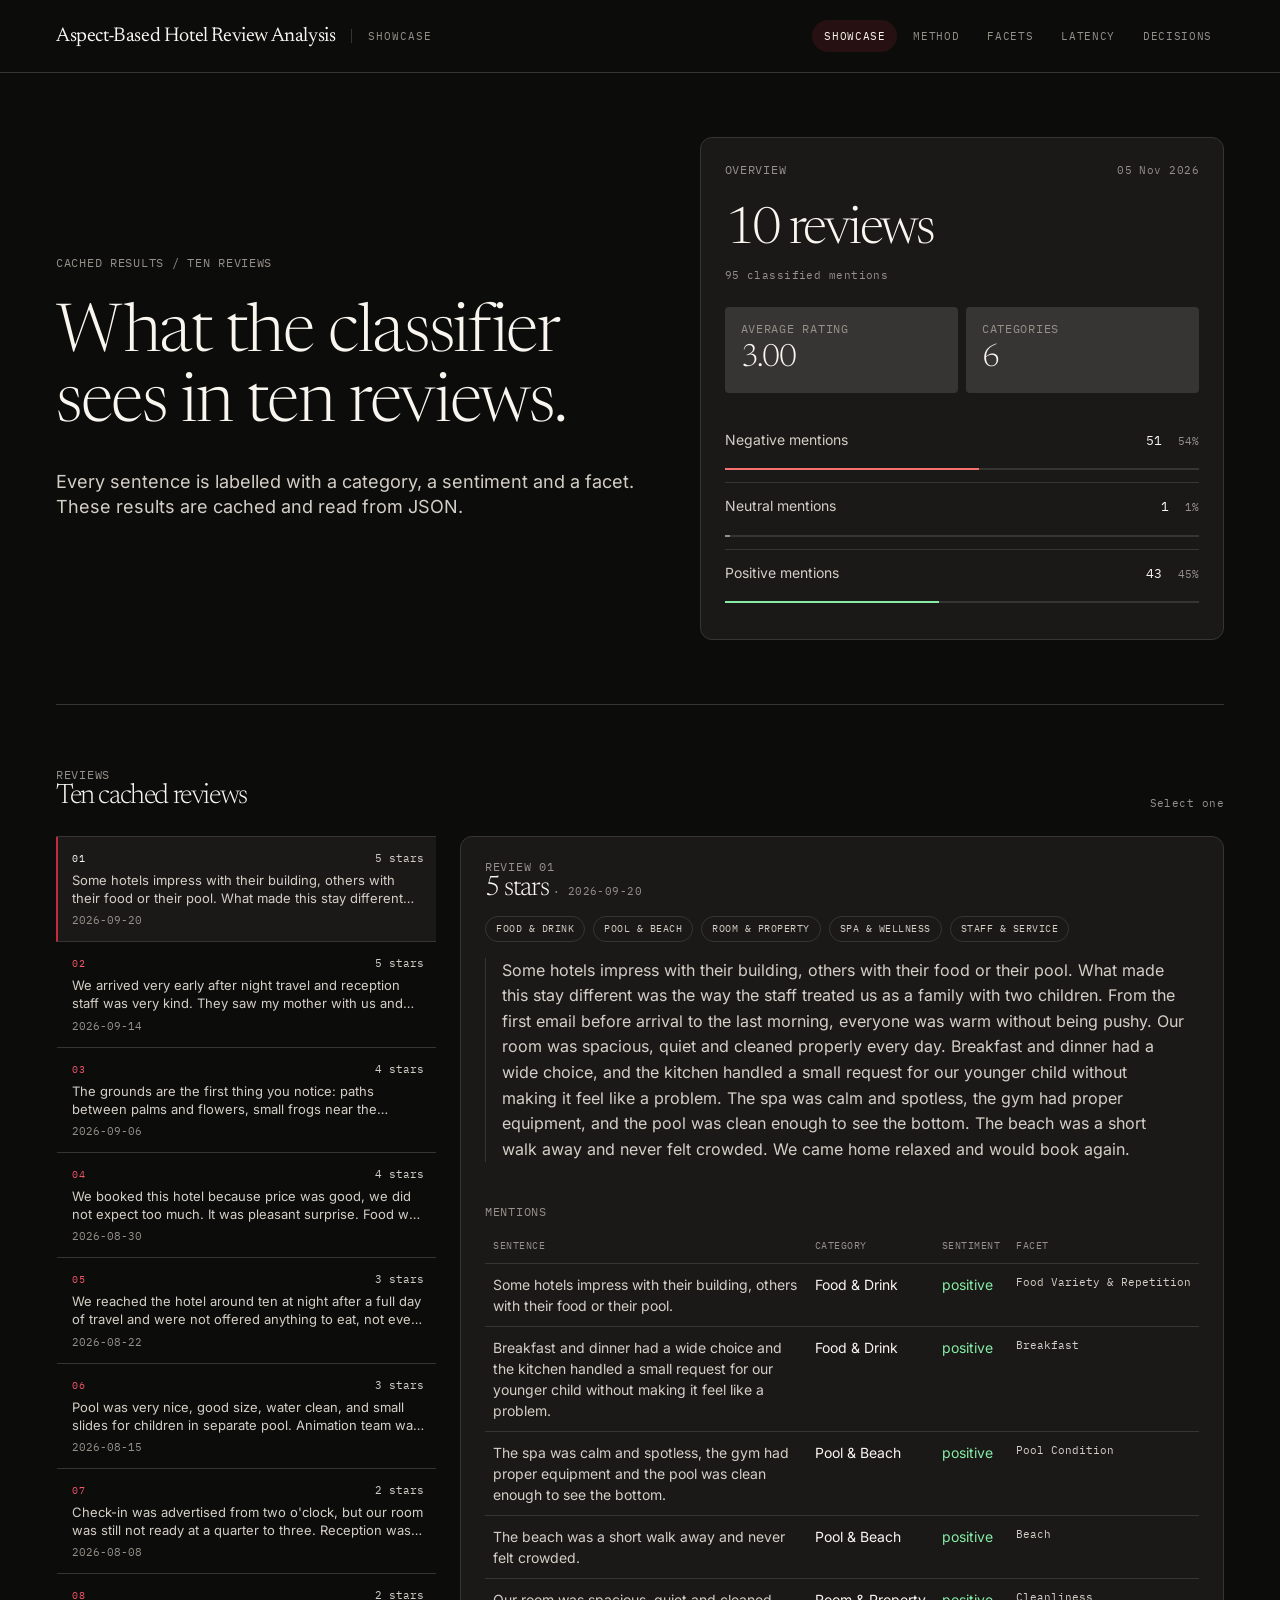
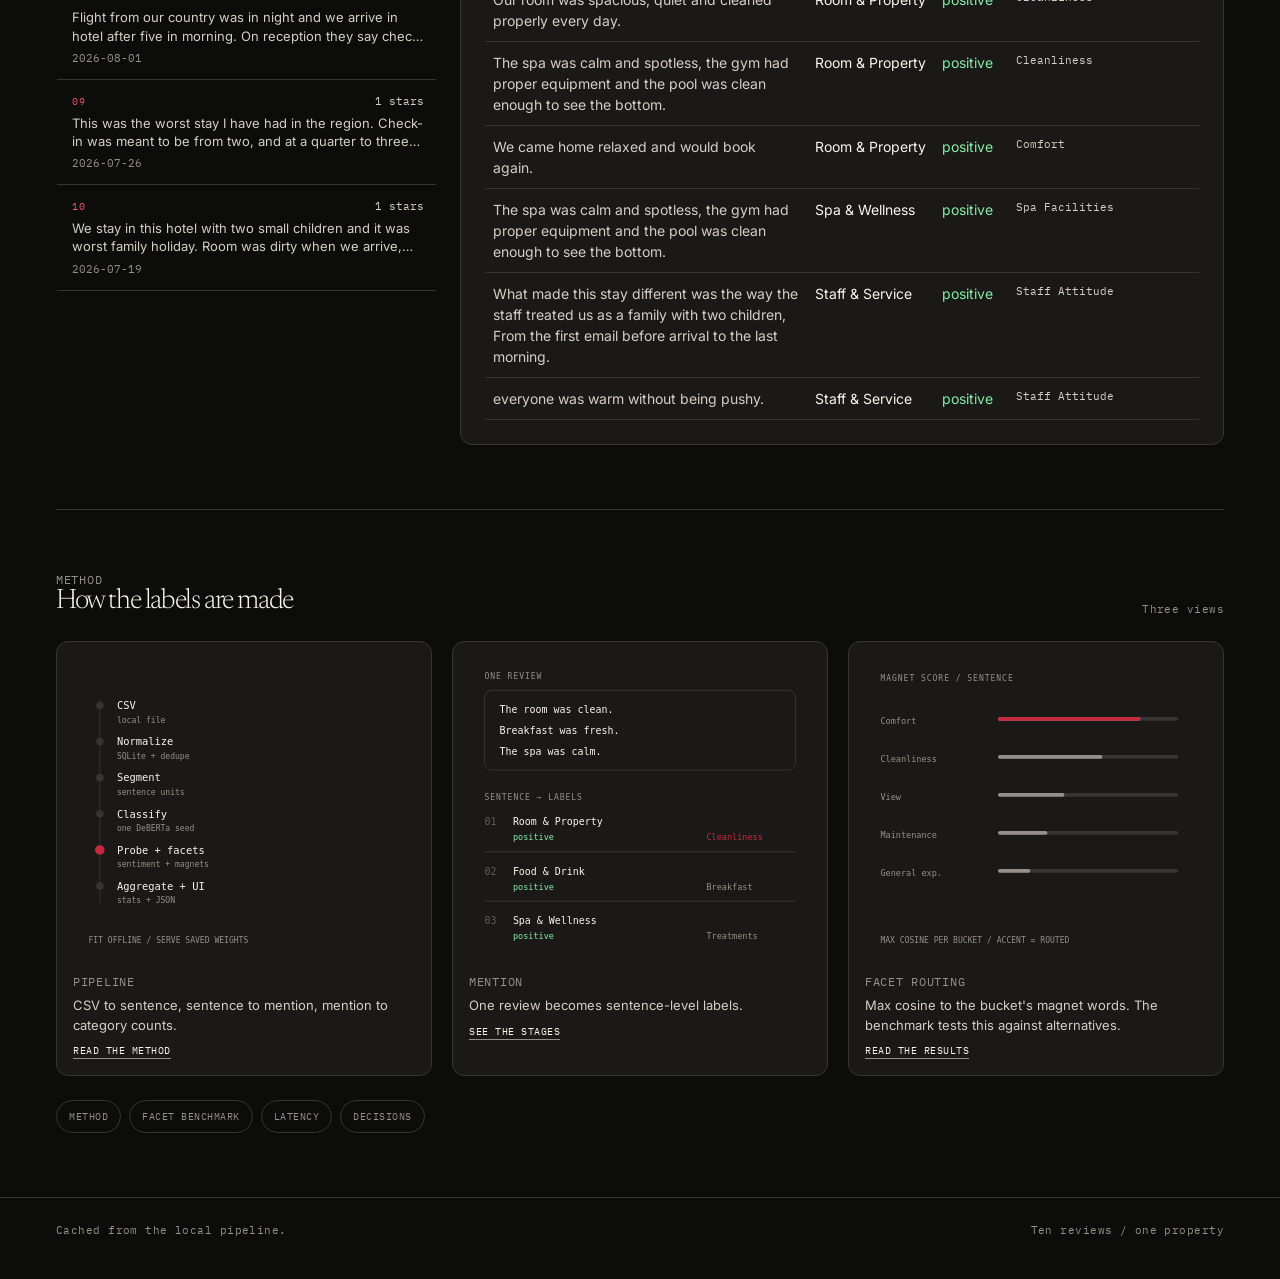
==== docs/index.html @ 1be19b96 "Aspect-Based Hotel Review Analysis Local single-property review dashboard with CSV import, sentence-" ====
<!doctype html>
<html lang="en">
<head>
<meta charset="utf-8">
<meta name="viewport" content="width=device-width, initial-scale=1">
<title>Aspect-Based Hotel Review Analysis / Showcase</title>
<link rel="stylesheet" href="assets/fonts.css?v=11">
<link rel="stylesheet" href="assets/design.css?v=11">
<link rel="stylesheet" href="assets/showcase.css?v=12">
<link rel="stylesheet" href="assets/docs.css">
</head>
<body>
<div class="progress"><div id="progress"></div></div>

<header class="topbar">
  <div class="brand">
    <span class="wordmark">Aspect-Based Hotel Review Analysis</span>
    <span class="brand-rule" aria-hidden="true"></span>
    <span class="view-label">Showcase</span>
  </div>
  <div class="doc-links">
    <a href="index.html" aria-current="page">Showcase</a>
    <a href="method.html">Method</a>
    <a href="facets.html">Facets</a>
    <a href="latency.html">Latency</a>
    <a href="decisions.html">Decisions</a>
  </div>
</header>

<main class="container">
  <div class="overview-top">
    <section class="hero">
      <p class="eyebrow">Cached results / ten reviews</p>
      <h1 class="display"><span class="line"><span>What the classifier</span></span><span class="line"><span>sees in ten reviews.</span></span></h1>
      <p class="lede">Every sentence is labelled with a category, a sentiment and a facet. These results are cached and read from JSON.</p>
    </section>

    <section class="panel overview-panel" id="summary">
      <div class="panel-head">
        <p class="eyebrow">Overview</p>
        <span class="caption" id="summaryDate"></span>
      </div>
      <p class="display2" id="summaryReviews">0 reviews</p>
      <p class="caption" id="summaryMentions"></p>
      <div class="metrics" id="summaryMetrics"></div>
      <div class="ledger" id="summaryLedger"></div>
    </section>
  </div>

  <hr class="rule">

  <div class="section-head">
    <div>
      <p class="eyebrow">Reviews</p>
      <h2 class="heading">Ten cached reviews</h2>
    </div>
    <span class="caption">Select one</span>
  </div>

  <div class="showcase-layout">
    <div>
      <div class="review-list" id="reviewList" role="tablist" aria-label="Reviews"></div>
    </div>
    <div class="panel detail" id="detail">
      <p class="empty">Select a review.</p>
    </div>
  </div>

  <hr class="rule">

  <div class="section-head">
    <div>
      <p class="eyebrow">Method</p>
      <h2 class="heading">How the labels are made</h2>
    </div>
    <span class="caption">Three views</span>
  </div>

  <div class="diagram-grid">
    <figure class="diagram-card">
      <img src="assets/diagrams/pipeline.svg" alt="Pipeline from a local CSV through normalize, segmentation, classification, sentiment and facets to the overview.">
      <figcaption><span class="eyebrow">Pipeline</span><p>CSV to sentence, sentence to mention, mention to category counts.</p><a href="method.html">Read the method</a></figcaption>
    </figure>
    <figure class="diagram-card">
      <img src="assets/diagrams/mention.svg" alt="One review split into three sentences, each with a category, sentiment and facet.">
      <figcaption><span class="eyebrow">Mention</span><p>One review becomes sentence-level labels.</p><a href="method.html">See the stages</a></figcaption>
    </figure>
    <figure class="diagram-card">
      <img src="assets/diagrams/facet-routing.svg" alt="A sentence is routed to the bucket with the highest cosine similarity to its magnet words.">
      <figcaption><span class="eyebrow">Facet routing</span><p>Max cosine to the bucket's magnet words. The benchmark tests this against alternatives.</p><a href="facets.html">Read the results</a></figcaption>
    </figure>
  </div>

  <div class="method-links">
    <a href="method.html">Method</a>
    <a href="facets.html">Facet benchmark</a>
    <a href="latency.html">Latency</a>
    <a href="decisions.html">Decisions</a>
  </div>
</main>

<footer class="container footer">
  <span class="caption">Cached from the local pipeline.</span>
  <span class="caption">Ten reviews / one property</span>
</footer>

<div class="toast" id="toast"></div>
<script src="showcase.js?v=11"></script>
</body>
</html>
---- docs/assets/fonts.css ----
/* IBM Plex Mono, Inter, Newsreader. Latin subsets, vendored so the page makes no
   third-party requests and the CSP can stay 'self'. OFL 1.1. */
/* latin-ext */
@font-face {
  font-family: 'IBM Plex Mono';
  font-style: normal;
  font-weight: 400;
  font-display: swap;
  src: url(fonts/-F63fjptAgt5VM-kVkqdyU8n1iEq129k.woff2) format('woff2');
  unicode-range: U+0100-02BA, U+02BD-02C5, U+02C7-02CC, U+02CE-02D7, U+02DD-02FF, U+0304, U+0308, U+0329, U+1D00-1DBF, U+1E00-1E9F, U+1EF2-1EFF, U+2020, U+20A0-20AB, U+20AD-20C4, U+2113, U+2C60-2C7F, U+A720-A7FF;
}
/* latin */
@font-face {
  font-family: 'IBM Plex Mono';
  font-style: normal;
  font-weight: 400;
  font-display: swap;
  src: url(fonts/-F63fjptAgt5VM-kVkqdyU8n1i8q1w.woff2) format('woff2');
  unicode-range: U+0000-00FF, U+0131, U+0152-0153, U+02BB-02BC, U+02C6, U+02DA, U+02DC, U+0304, U+0308, U+0329, U+2000-206F, U+20AC, U+2122, U+2191, U+2193, U+2212, U+2215, U+FEFF, U+FFFD;
}
/* latin-ext */
@font-face {
  font-family: 'IBM Plex Mono';
  font-style: normal;
  font-weight: 500;
  font-display: swap;
  src: url(fonts/-F6qfjptAgt5VM-kVkqdyU8n3twJwl5FgtIU.woff2) format('woff2');
  unicode-range: U+0100-02BA, U+02BD-02C5, U+02C7-02CC, U+02CE-02D7, U+02DD-02FF, U+0304, U+0308, U+0329, U+1D00-1DBF, U+1E00-1E9F, U+1EF2-1EFF, U+2020, U+20A0-20AB, U+20AD-20C4, U+2113, U+2C60-2C7F, U+A720-A7FF;
}
/* latin */
@font-face {
  font-family: 'IBM Plex Mono';
  font-style: normal;
  font-weight: 500;
  font-display: swap;
  src: url(fonts/-F6qfjptAgt5VM-kVkqdyU8n3twJwlBFgg.woff2) format('woff2');
  unicode-range: U+0000-00FF, U+0131, U+0152-0153, U+02BB-02BC, U+02C6, U+02DA, U+02DC, U+0304, U+0308, U+0329, U+2000-206F, U+20AC, U+2122, U+2191, U+2193, U+2212, U+2215, U+FEFF, U+FFFD;
}
/* latin-ext */
@font-face {
  font-family: 'Inter';
  font-style: normal;
  font-weight: 400;
  font-display: swap;
  src: url(fonts/UcC73FwrK3iLTeHuS_nVMrMxCp50SjIa25L7SUc.woff2) format('woff2');
  unicode-range: U+0100-02BA, U+02BD-02C5, U+02C7-02CC, U+02CE-02D7, U+02DD-02FF, U+0304, U+0308, U+0329, U+1D00-1DBF, U+1E00-1E9F, U+1EF2-1EFF, U+2020, U+20A0-20AB, U+20AD-20C4, U+2113, U+2C60-2C7F, U+A720-A7FF;
}
/* latin */
@font-face {
  font-family: 'Inter';
  font-style: normal;
  font-weight: 400;
  font-display: swap;
  src: url(fonts/UcC73FwrK3iLTeHuS_nVMrMxCp50SjIa1ZL7.woff2) format('woff2');
  unicode-range: U+0000-00FF, U+0131, U+0152-0153, U+02BB-02BC, U+02C6, U+02DA, U+02DC, U+0304, U+0308, U+0329, U+2000-206F, U+20AC, U+2122, U+2191, U+2193, U+2212, U+2215, U+FEFF, U+FFFD;
}
/* latin-ext */
@font-face {
  font-family: 'Inter';
  font-style: normal;
  font-weight: 500;
  font-display: swap;
  src: url(fonts/UcC73FwrK3iLTeHuS_nVMrMxCp50SjIa25L7SUc.woff2) format('woff2');
  unicode-range: U+0100-02BA, U+02BD-02C5, U+02C7-02CC, U+02CE-02D7, U+02DD-02FF, U+0304, U+0308, U+0329, U+1D00-1DBF, U+1E00-1E9F, U+1EF2-1EFF, U+2020, U+20A0-20AB, U+20AD-20C4, U+2113, U+2C60-2C7F, U+A720-A7FF;
}
/* latin */
@font-face {
  font-family: 'Inter';
  font-style: normal;
  font-weight: 500;
  font-display: swap;
  src: url(fonts/UcC73FwrK3iLTeHuS_nVMrMxCp50SjIa1ZL7.woff2) format('woff2');
  unicode-range: U+0000-00FF, U+0131, U+0152-0153, U+02BB-02BC, U+02C6, U+02DA, U+02DC, U+0304, U+0308, U+0329, U+2000-206F, U+20AC, U+2122, U+2191, U+2193, U+2212, U+2215, U+FEFF, U+FFFD;
}
/* latin-ext */
@font-face {
  font-family: 'Newsreader';
  font-style: normal;
  font-weight: 300;
  font-display: swap;
  src: url(fonts/cY9AfjOCX1hbuyalUrK439DyjJBG.woff2) format('woff2');
  unicode-range: U+0100-02BA, U+02BD-02C5, U+02C7-02CC, U+02CE-02D7, U+02DD-02FF, U+0304, U+0308, U+0329, U+1D00-1DBF, U+1E00-1E9F, U+1EF2-1EFF, U+2020, U+20A0-20AB, U+20AD-20C4, U+2113, U+2C60-2C7F, U+A720-A7FF;
}
/* latin */
@font-face {
  font-family: 'Newsreader';
  font-style: normal;
  font-weight: 300;
  font-display: swap;
  src: url(fonts/cY9AfjOCX1hbuyalUrK4397yjA.woff2) format('woff2');
  unicode-range: U+0000-00FF, U+0131, U+0152-0153, U+02BB-02BC, U+02C6, U+02DA, U+02DC, U+0304, U+0308, U+0329, U+2000-206F, U+20AC, U+2122, U+2191, U+2193, U+2212, U+2215, U+FEFF, U+FFFD;
}
/* latin-ext */
@font-face {
  font-family: 'Newsreader';
  font-style: normal;
  font-weight: 400;
  font-display: swap;
  src: url(fonts/cY9AfjOCX1hbuyalUrK439DyjJBG.woff2) format('woff2');
  unicode-range: U+0100-02BA, U+02BD-02C5, U+02C7-02CC, U+02CE-02D7, U+02DD-02FF, U+0304, U+0308, U+0329, U+1D00-1DBF, U+1E00-1E9F, U+1EF2-1EFF, U+2020, U+20A0-20AB, U+20AD-20C4, U+2113, U+2C60-2C7F, U+A720-A7FF;
}
/* latin */
@font-face {
  font-family: 'Newsreader';
  font-style: normal;
  font-weight: 400;
  font-display: swap;
  src: url(fonts/cY9AfjOCX1hbuyalUrK4397yjA.woff2) format('woff2');
  unicode-range: U+0000-00FF, U+0131, U+0152-0153, U+02BB-02BC, U+02C6, U+02DA, U+02DC, U+0304, U+0308, U+0329, U+2000-206F, U+20AC, U+2122, U+2191, U+2193, U+2212, U+2215, U+FEFF, U+FFFD;
}
---- docs/assets/design.css ----
/* Griffin Pomegranate tokens, adapted for the review dashboard.
   Canvas, cream, hairline structure; pomegranate is the only interactive colour. */

:root {
  --canvas: #0C0C0B;
  --surface: #1A1918;
  --raised: #363533;
  --cream: #F9F5EF;
  --stone-400: #D4CFC6;
  --stone-600: #959089;
  --stone-700: #625D58;
  --hairline: #363533;
  --hairline-soft: rgba(255, 255, 255, 0.08);
  --accent: #C42B3E;
  --accent-hover: #B02A3C;
  --accent-press: #A81732;
  --accent-deep: #A81732;
  --accent-bright: #F0556B;
  --accent-soft: rgba(196, 43, 62, 0.14);
  --positive: #85EDA5;
  --negative: #F87171;
  --warning: #FFA557;
  --serif: "Newsreader", "Apple Garamond", Baskerville, "Times New Roman", serif;
  --sans: "Inter", -apple-system, system-ui, "Segoe UI", Roboto, sans-serif;
  --mono: "IBM Plex Mono", ui-monospace, monospace;
  --ease: cubic-bezier(0.2, 0, 0, 1);
  --ease-set: cubic-bezier(0.16, 1, 0.3, 1);
  --motion-press: 90ms;
  --motion-release: 160ms;
  --motion-hover: 120ms;
  --motion-panel: 200ms;
  --motion-settle: 240ms;
  --motion-enter: 420ms;
  --motion-rule: 460ms;
}

* { box-sizing: border-box; }
html { background: var(--canvas); scroll-behavior: smooth; }
body {
  margin: 0;
  background: var(--canvas);
  color: var(--cream);
  font-family: var(--sans);
  font-size: 16px;
  line-height: 1.5;
  -webkit-font-smoothing: antialiased;
}
::selection { background: var(--accent-soft); color: var(--cream); }
a { color: var(--cream); text-decoration: none; }
button, input, select, textarea { font-family: inherit; }
button { cursor: pointer; }
:focus-visible { outline: 3px solid var(--accent); outline-offset: 2px; border-radius: 2px; }

.container { max-width: 1400px; margin: 0 auto; padding: 0 56px; }
.mono { font-family: var(--mono); font-size: 13px; color: var(--cream); }
.caption { font-family: var(--mono); font-size: 11px; letter-spacing: 0.04em; color: var(--stone-600); }
.eyebrow {
  margin: 0;
  font-family: var(--mono);
  font-size: 12px;
  font-weight: 400;
  line-height: 1;
  letter-spacing: 0.06em;
  text-transform: uppercase;
  color: var(--stone-600);
}
.muted { color: var(--stone-600); }
.positive { color: var(--positive); }
.negative { color: var(--negative); }
.warning { color: var(--warning); }

.progress { position: fixed; inset: 0 0 auto 0; height: 2px; z-index: 100; background: transparent; }
#progress { height: 2px; width: 0; background: var(--accent); transition: width 80ms linear; }

/* ---------- top bar ---------- */
.topbar {
  display: grid;
  grid-template-columns: minmax(0, 1fr) auto;
  align-items: center;
  gap: 16px;
  padding: 20px 56px;
  border-bottom: 1px solid var(--hairline);
  background: var(--canvas);
}
.brand { display: flex; align-items: center; gap: 16px; min-width: 0; overflow: hidden; }
.wordmark {
  font-family: var(--serif);
  font-weight: 400;
  font-size: 20px;
  letter-spacing: -0.02em;
  white-space: normal;
  line-height: 1.15;
}
.wordmark .slash { color: var(--stone-600); padding: 0 4px; }
.brand-rule { width: 1px; height: 14px; background: var(--hairline); flex: none; }
.view-label { font-family: var(--mono); font-size: 11px; letter-spacing: 0.08em; text-transform: uppercase; color: var(--stone-600); white-space: nowrap; }
.nav { display: flex; gap: 4px; align-items: center; flex-wrap: wrap; }
.nav-btn {
  position: relative;
  height: 32px;
  padding: 0 16px;
  border: 0;
  border-radius: 9999px;
  background: transparent;
  color: var(--stone-600);
  font-family: var(--mono);
  font-size: 11px;
  letter-spacing: 0.06em;
  text-transform: uppercase;
  transition: background var(--motion-hover) var(--ease), color var(--motion-hover) var(--ease);
}
.nav-btn:hover { background: var(--surface); color: var(--cream); }
.nav-btn.active { color: var(--cream); }
.nav-btn.active::after {
  content: "";
  position: absolute;
  left: 50%;
  bottom: -7px;
  width: 4px;
  height: 4px;
  margin-left: -2px;
  border-radius: 50%;
  background: var(--accent);
}
.header-actions { justify-self: end; display: flex; align-items: center; gap: 8px; }
.status { justify-self: end; display: flex; align-items: center; gap: 10px; }
.dot { width: 6px; height: 6px; border-radius: 50%; background: var(--positive); flex: none; }
.dot.accent { background: var(--accent); }

/* ---------- type ---------- */
.hero { padding: 64px 0 0; margin-bottom: 64px; }
.hero .eyebrow { margin-bottom: 32px; }
.hero .display { margin-bottom: 28px; }
.hero .lede { margin-top: 0; }
.hero-split { display: grid; grid-template-columns: 1.1fr 0.9fr; gap: 44px; align-items: center; }
.display {
  margin: 0;
  font-family: var(--serif);
  font-weight: 300;
  font-size: clamp(42px, 5.2vw, 72px);
  line-height: 1.05;
  letter-spacing: -0.02em;
}
.display2 {
  margin: 0;
  font-family: var(--serif);
  font-weight: 300;
  font-size: clamp(32px, 3.4vw, 40px);
  line-height: 1.1;
  letter-spacing: -0.05em;
}
.heading {
  margin: 0;
  font-family: var(--serif);
  font-weight: 300;
  font-size: 28px;
  line-height: 1.1;
  letter-spacing: -0.05em;
}
.lede {
  max-width: 56ch;
  margin: 24px 0 0;
  color: var(--stone-400);
  font-size: 18px;
  line-height: 1.4;
}
.line { display: block; overflow: hidden; }
.line > span { display: block; }
.rule { height: 1px; background: var(--hairline); border: 0; margin: 64px 0; }
.rule.soft { background: var(--hairline-soft); }
.rule.draw { transform-origin: left; animation: draw var(--motion-rule) var(--ease-set) both; }

/* ---------- buttons ---------- */
.btn {
  display: inline-flex;
  align-items: center;
  justify-content: center;
  gap: 8px;
  height: 40px;
  padding: 0 20px;
  border: 0;
  border-radius: 9999px;
  font-family: var(--mono);
  font-size: 12px;
  letter-spacing: 0.06em;
  text-transform: uppercase;
  text-decoration: none;
  transition: background var(--motion-hover) var(--ease), border-color var(--motion-hover) var(--ease), transform var(--motion-press) var(--ease);
}
.btn:active { transform: scale(0.98); }
.btn.accent { background: var(--accent); color: var(--cream); }
.btn.accent:hover { background: var(--accent-hover); }
.btn.accent:active { background: var(--accent-press); }
.btn.ghost { background: transparent; color: var(--cream); border: 1px solid rgba(249, 245, 239, 0.4); }
.btn.ghost:hover { border-color: var(--cream); }
.btn.compact { height: 32px; padding: 0 14px; }
.btn:disabled { opacity: 0.45; cursor: not-allowed; }
.actions { display: flex; gap: 10px; flex-wrap: wrap; align-items: center; margin-top: 24px; }

/* ---------- overview composition ---------- */
.overview-top {
  display: grid;
  grid-template-columns: minmax(0, 1.05fr) minmax(0, 0.95fr);
  gap: 64px;
  align-items: center;
  padding-top: 64px;
}
.overview-top .hero { padding: 0; margin: 0; }
.overview-panel .display2 { margin: 0 0 8px; font-size: clamp(40px, 4vw, 56px); }
.overview-panel .metrics { grid-template-columns: 1fr 1fr; }
.overview-panel .ledger { margin-top: 24px; }
#summaryMentions { margin: 0 0 24px; }
.section-head {
  display: flex;
  align-items: flex-end;
  justify-content: space-between;
  gap: 24px;
  margin-bottom: 24px;
}

/* ---------- panels and data ---------- */
.panel { background: var(--surface); border: 1px solid var(--hairline); border-radius: 12px; padding: 24px; }
.panel-head { display: flex; align-items: center; justify-content: space-between; gap: 16px; margin-bottom: 24px; }
.metrics { display: grid; grid-template-columns: repeat(4, 1fr); gap: 8px; }
.metric { background: var(--raised); border-radius: 4px; padding: 16px; display: grid; gap: 6px; }
.metric-value { font-family: var(--serif); font-weight: 300; font-size: 32px; line-height: 1.1; letter-spacing: -0.04em; }
.data-grid { display: grid; grid-template-columns: 1fr 1fr; gap: 8px; margin-top: 20px; }
.data-cell { background: var(--raised); border-radius: 4px; padding: 8px 10px; display: grid; gap: 3px; }
.data-cell .v { font-family: var(--mono); font-size: 14px; color: var(--cream); }
.ledger { margin-top: 20px; }
.ledger-row {
  display: grid;
  grid-template-columns: 1fr auto auto;
  gap: 16px;
  align-items: baseline;
  padding: 12px 0;
  border-bottom: 1px solid var(--hairline);
  font-size: 14px;
}
.ledger-row:last-child { border-bottom: 0; }
.ledger-label { color: var(--stone-400); }
.ledger-value { font-family: var(--mono); font-size: 13px; color: var(--cream); }
.ledger-note { font-family: var(--mono); font-size: 11px; color: var(--stone-600); }
.ledger-row .track { grid-column: 1 / -1; height: 2px; background: var(--hairline); margin-top: 2px; }
.ledger-row .track i { display: block; height: 100%; background: var(--stone-600); }
.ledger-row .track i.negative { background: var(--negative); }
.ledger-row .track i.neutral { background: var(--stone-600); }
.ledger-row .track i.positive { background: var(--positive); }

/* ---------- category grid ---------- */
.category-grid { display: grid; grid-template-columns: repeat(3, 1fr); gap: 1px; background: var(--hairline); border: 1px solid var(--hairline); border-radius: 12px; overflow: hidden; }
.category-card { background: var(--canvas); padding: 24px; display: grid; gap: 16px; align-content: start; }
.category-card:hover { background: var(--surface); }
.category-card .top { display: flex; justify-content: space-between; gap: 12px; align-items: baseline; }
.category-card .name { font-family: var(--serif); font-weight: 300; font-size: 24px; line-height: 1.1; letter-spacing: -0.03em; }
.category-card .count { font-family: var(--mono); font-size: 12px; color: var(--stone-600); white-space: nowrap; }
.sent-rows { display: grid; gap: 12px; margin-top: 4px; }
.sent-row { display: grid; grid-template-columns: 76px minmax(0, 1fr) 38px; gap: 10px; align-items: center; font-family: var(--mono); font-size: 10px; letter-spacing: 0.05em; text-transform: uppercase; color: var(--stone-600); }
.sent-row .num { text-align: right; color: var(--cream); font-size: 11px; }
.sent-row .bar { display: block; height: 2px; background: var(--hairline); }
.sent-row .bar i { display: block; height: 100%; }
.sent-row.negative .bar i { background: var(--negative); }
.sent-row.neutral .bar i { background: var(--stone-600); }
.sent-row.positive .bar i { background: var(--positive); }

/* ---------- accordion + facets ---------- */
.accordion { border-top: 1px solid var(--hairline); }
.acc-item { border-bottom: 1px solid var(--hairline); }
.acc-head {
  width: 100%;
  display: flex;
  border-radius: 8px;
  align-items: baseline;
  justify-content: space-between;
  gap: 16px;
  padding: 16px;
  background: transparent;
  border: 0;
  color: var(--cream);
  text-align: left;
}
.acc-head .acc-title { font-family: var(--serif); font-weight: 300; font-size: 28px; line-height: 1.1; letter-spacing: -0.05em; }
.acc-head .acc-meta { font-family: var(--mono); font-size: 11px; color: var(--stone-600); white-space: nowrap; }
.acc-head .chev { color: var(--stone-600); font-family: var(--mono); font-size: 14px; transition: transform var(--motion-panel) var(--ease); }
.acc-item.open .acc-head .chev { transform: rotate(45deg); }
.acc-item.open .acc-head { background: var(--accent-soft); }
.acc-body { display: grid; grid-template-rows: 0fr; transition: grid-template-rows var(--motion-panel) var(--ease); }
.acc-item.open .acc-body { grid-template-rows: 1fr; }
.acc-body > div { overflow: hidden; }
.acc-inner { padding: 0 16px 24px; }
.facet-list { display: grid; gap: 0; }
.facet {
  display: grid;
  grid-template-columns: minmax(140px, 0.45fr) minmax(0, 1fr) auto;
  gap: 20px;
  align-items: start;
  padding: 16px 0;
  border-top: 1px dashed var(--hairline);
}
.facet:first-child { border-top: 0; }
.facet-name { font-family: var(--mono); font-size: 12px; letter-spacing: 0.04em; text-transform: uppercase; color: var(--stone-400); }
.facet-quote { margin: 0; color: var(--stone-400); font-size: 14px; line-height: 1.55; max-width: 62ch; }
.facet-quote .qmeta { display: block; margin-top: 4px; font-family: var(--mono); font-size: 10px; color: var(--stone-600); }
.facet-count { font-family: var(--mono); font-size: 11px; color: var(--stone-600); white-space: nowrap; text-align: right; }
.vague-block { margin-top: 16px; border-top: 1px dashed var(--hairline); padding-top: 16px; }
.vague-block .eyebrow { margin-bottom: 6px; }
.vague-note { margin: 0 0 8px; font-family: var(--mono); font-size: 11px; color: var(--stone-600); }
.vague-block .facet { grid-template-columns: minmax(0, 1fr) auto; }
.vague-block .facet-name { display: none; }

/* ---------- chips / badges ---------- */
.chip {
  display: inline-flex;
  align-items: center;
  gap: 6px;
  height: 26px;
  padding: 0 10px;
  border: 1px solid var(--hairline);
  border-radius: 9999px;
  font-family: var(--mono);
  font-size: 10px;
  letter-spacing: 0.05em;
  text-transform: uppercase;
  color: var(--stone-400);
  white-space: nowrap;
}
.chip.positive { color: var(--positive); border-color: rgba(133, 237, 165, 0.35); }
.chip.negative { color: var(--negative); border-color: rgba(248, 113, 113, 0.35); }
.chip.neutral { color: var(--stone-400); }
.badge {
  display: inline-flex;
  align-items: center;
  gap: 6px;
  padding: 4px 8px;
  border-radius: 4px;
  background: var(--raised);
  font-family: var(--mono);
  font-size: 10px;
  letter-spacing: 0.05em;
  text-transform: uppercase;
  color: var(--warning);
}

/* ---------- import ---------- */
.import-panel { max-width: 760px; margin-top: 36px; }
.drop {
  display: grid;
  gap: 10px;
  place-items: start;
  padding: 44px 24px;
  border: 1px dashed var(--stone-700);
  border-radius: 8px;
  background: var(--canvas);
  text-align: left;
}
.drop.over { border-color: var(--accent); background: var(--accent-soft); }
.drop input[type="file"] { display: none; }
.drop .drop-title { font-family: var(--serif); font-weight: 300; font-size: 28px; letter-spacing: -0.04em; }
.drop .drop-sub { font-family: var(--mono); font-size: 11px; color: var(--stone-600); }
.form-note { margin: 16px 0 0; font-family: var(--mono); font-size: 11px; line-height: 1.6; color: var(--stone-600); }
.status-line { min-height: 20px; margin-top: 14px; font-family: var(--mono); font-size: 11px; color: var(--stone-600); white-space: pre-line; }
.status-line.error { color: var(--negative); }
.status-line.ok { color: var(--positive); }

/* ---------- review list + detail (showcase) ---------- */
.split { display: grid; grid-template-columns: 1.08fr 0.92fr; gap: 24px; align-items: start; }
.showcase-layout { display: grid; grid-template-columns: 380px minmax(0, 1fr); gap: 24px; align-items: start; }
.review-list { border-top: 1px solid var(--hairline); }
.review-item {
  width: 100%;
  display: grid;
  gap: 6px;
  padding: 14px 12px;
  border: 0;
  border-bottom: 1px solid var(--hairline);
  background: transparent;
  color: var(--cream);
  text-align: left;
  transition: background var(--motion-hover) var(--ease);
}
.review-item:hover { background: var(--surface); }
.review-item.active { background: var(--accent-soft); }
.review-item .row { display: flex; align-items: baseline; justify-content: space-between; gap: 10px; }
.review-item .rid { font-family: var(--mono); font-size: 11px; color: var(--stone-600); }
.review-item .rating { font-family: var(--mono); font-size: 11px; color: var(--stone-400); }
.review-item .preview { font-size: 14px; color: var(--stone-400); line-height: 1.4; display: -webkit-box; -webkit-line-clamp: 2; -webkit-box-orient: vertical; overflow: hidden; }
.detail { min-height: 560px; }
.detail-head { display: flex; align-items: flex-start; justify-content: space-between; gap: 16px; }
.detail-text { margin: 16px 0 0; max-width: 70ch; color: var(--stone-400); font-size: 16px; line-height: 1.6; border-left: 1px solid var(--hairline); padding-left: 16px; }
.detail-meta { display: flex; gap: 8px; flex-wrap: wrap; margin-top: 14px; }
.detail-section { margin-top: 44px; }
.mention-table { width: 100%; border-collapse: collapse; font-size: 14px; }
.mention-table th, .mention-table td { text-align: left; padding: 10px 8px; border-bottom: 1px solid var(--hairline); vertical-align: top; }
.mention-table th { font-family: var(--mono); font-size: 10px; letter-spacing: 0.05em; text-transform: uppercase; color: var(--stone-600); font-weight: 400; }
.mention-table td { color: var(--stone-400); }
.mention-table .cat { color: var(--cream); white-space: nowrap; }
.mention-table .mention-facet { color: var(--stone-400); white-space: nowrap; font-family: var(--mono); font-size: 11px; }
.mention-table .sentence { max-width: 44ch; }
.empty { color: var(--stone-600); font-size: 16px; padding: 24px 0; }

/* ---------- footer / toast ---------- */
.footer {
  display: flex;
  flex-wrap: wrap;
  justify-content: space-between;
  gap: 8px 16px;
  border-top: 1px solid var(--hairline);
  margin-top: 64px;
  padding-block: 24px 40px;
}
.toast {
  position: fixed;
  right: 24px;
  bottom: 24px;
  max-width: 380px;
  padding: 14px 16px;
  border: 1px solid var(--hairline);
  border-radius: 8px;
  background: var(--surface);
  color: var(--cream);
  font-size: 14px;
  box-shadow: 0 1px 3px rgba(0, 0, 0, 0.24), 0 8px 24px rgba(0, 0, 0, 0.32);
  opacity: 0;
  transform: translateY(6px);
  pointer-events: none;
  transition: opacity var(--motion-settle) var(--ease), transform var(--motion-settle) var(--ease);
  z-index: 60;
}
.toast.show { opacity: 1; transform: none; }
.toast.error { border-color: var(--negative); }

/* ---------- motion ---------- */
.set .eyebrow { animation: fade var(--motion-enter) var(--ease-set) both; }
.set .line > span { animation: rise var(--motion-enter) var(--ease-set) both; }
.set .line:nth-child(1) > span { animation-delay: 60ms; }
.set .line:nth-child(2) > span { animation-delay: 120ms; }
.set .lede { animation: fade var(--motion-enter) var(--ease-set) 160ms both; }
.set .actions { animation: fade var(--motion-enter) var(--ease-set) 220ms both; }
.reveal > * { animation: fadeUp 320ms var(--ease-set) both; animation-delay: calc(var(--i, 0) * 45ms); }
@keyframes rise { from { transform: translateY(105%); } to { transform: translateY(0); } }
@keyframes draw { from { transform: scaleX(0); } to { transform: scaleX(1); } }
@keyframes fade { from { opacity: 0; transform: translateY(6px); } to { opacity: 1; transform: none; } }
@keyframes fadeUp { from { opacity: 0; transform: translateY(6px); } to { opacity: 1; transform: none; } }

@media (prefers-reduced-motion: reduce) {
  :root {
    --motion-press: 0ms; --motion-release: 0ms; --motion-hover: 0ms;
    --motion-panel: 0ms; --motion-settle: 0ms; --motion-enter: 0ms; --motion-rule: 0ms;
  }
  html { scroll-behavior: auto; }
  .set .eyebrow, .set .line > span, .set .lede, .set .actions,
  .rule.draw, .reveal > * { animation: none; }
  .acc-body { transition: none; }
}

@media (max-width: 1000px) {
  .topbar { grid-template-columns: minmax(0, 1fr) auto; }
  .hero-split { grid-template-columns: 1fr; gap: 24px; }
  .category-grid { grid-template-columns: 1fr 1fr; }
  .showcase-layout { grid-template-columns: 1fr; }
  .metrics { grid-template-columns: 1fr 1fr; }
}

@media (max-width: 1100px) {
  .overview-top { grid-template-columns: 1fr; gap: 44px; align-items: start; }
}

@media (max-width: 640px) {
  .container { padding: 0 20px; }
  .topbar { grid-template-columns: 1fr; gap: 12px; padding: 16px 20px; }
  .header-actions { justify-self: start; }
  .view-label, .brand-rule { display: none; }
  .overview-top { padding-top: 44px; }
  .nav { flex-wrap: wrap; }
  .display { font-size: 44px; }
  .display2 { font-size: 32px; }
  .category-grid { grid-template-columns: 1fr; }
  .metrics { grid-template-columns: 1fr 1fr; }
  .facet { grid-template-columns: 1fr; gap: 6px; }
  .facet-count { text-align: left; }
  .footer { flex-direction: column; }
}
---- docs/assets/showcase.css ----
/* Showcase-only layout on top of the shared design tokens. */
.showcase-hero { padding-bottom: 0; }
.showcase-layout { margin-top: 24px; }
.review-list-head { display: flex; align-items: baseline; justify-content: space-between; gap: 12px; border-bottom: 1px solid var(--hairline); padding-bottom: 10px; }
.review-item .index { font-family: var(--mono); font-size: 10px; color: var(--accent-bright); letter-spacing: 0.06em; }
.review-item.active { background: var(--surface); border-left-color: var(--accent); }
.review-item.active .index { color: var(--cream); }
.review-item { border-left: 2px solid transparent; padding-left: 14px; }
.review-item .preview { font-size: 13px; }
.detail { padding: 24px; }
.detail-content { animation: detail-in 160ms cubic-bezier(0.2, 0, 0, 1) both; }
@keyframes detail-in { from { opacity: 0; transform: translateY(3px); } to { opacity: 1; transform: none; } }
@media (prefers-reduced-motion: reduce) { .detail-content { animation: none; } }
.section-meta { display: flex; align-items: center; gap: 12px; flex-wrap: wrap; }
.detail-head .heading .caption { font-size: 11px; letter-spacing: 0.04em; }
.detail .display2 { margin-top: 4px; }
.detail-meta { margin-top: 12px; }
.detail-section .eyebrow { margin-bottom: 10px; }
.mention-table { margin-top: 8px; }
.mention-table .sentiment-positive { color: var(--positive); }
.mention-table .sentiment-negative { color: var(--negative); }
.mention-table .sentiment-neutral { color: var(--stone-400); }
.detail-text .placeholder-mark { color: var(--warning); }
.showcase-summary { margin-top: 0; }
.showcase-summary .display2 { font-size: 40px; }
.showcase-summary .metrics { margin-top: 16px; }
@media (max-width: 640px) {
  .detail { padding: 16px; }
}


.diagram-grid { display: grid; grid-template-columns: repeat(3, minmax(0, 1fr)); gap: 20px; }
.diagram-card { margin: 0; padding: 16px; background: var(--surface); border: 1px solid var(--hairline); border-radius: 12px; }
.diagram-card img { width: 100%; height: auto; max-height: 340px; object-fit: contain; display: block; }
.diagram-card figcaption { margin-top: 14px; display: grid; gap: 8px; }
.diagram-card figcaption p { margin: 0; color: var(--stone-400); font-size: 13px; line-height: 1.5; }
.diagram-card figcaption a { font-family: var(--mono); font-size: 10px; letter-spacing: .05em; text-transform: uppercase; color: var(--cream); border-bottom: 1px solid var(--stone-600); justify-self: start; }
.diagram-card figcaption a:hover { border-color: var(--accent); }
.method-links { display: flex; flex-wrap: wrap; gap: 8px; margin-top: 24px; }
.method-links a { font-family: var(--mono); font-size: 10px; letter-spacing: .05em; text-transform: uppercase; color: var(--stone-600); border: 1px solid var(--hairline); border-radius: 9999px; padding: 8px 12px; }
.method-links a:hover { color: var(--cream); border-color: var(--stone-600); }
@media (max-width: 1100px) { .diagram-grid { grid-template-columns: 1fr 1fr; } }
@media (max-width: 700px) { .diagram-grid { grid-template-columns: 1fr; } }
---- docs/assets/docs.css ----
/* Documentation pages: same tokens, narrower editorial measure. */
.doc-main { max-width: 980px; margin: 0 auto; padding: 56px 0 80px; }
.doc-hero { padding-bottom: 44px; border-bottom: 1px solid var(--hairline); }
.doc-hero .display2 { max-width: 18ch; }
.doc-hero .lede { max-width: 62ch; }
.doc-links { display: flex; gap: 4px; flex-wrap: wrap; justify-content: flex-end; }
.doc-links a {
  height: 32px; display: inline-flex; align-items: center; padding: 0 12px;
  font-family: var(--mono); font-size: 11px; letter-spacing: .06em; text-transform: uppercase;
  color: var(--stone-600); text-decoration: none; border-radius: 9999px;
}
.doc-links a:hover { background: var(--surface); color: var(--cream); }
.doc-links a[aria-current="page"] { color: var(--cream); background: var(--accent-soft); }
.doc-section { margin-top: 44px; }
.doc-section h2 { margin: 0 0 16px; }
.doc-section h3 { font-family: var(--serif); font-weight: 300; font-size: 24px; letter-spacing: -.03em; margin: 28px 0 12px; }
.doc-section p { max-width: 68ch; color: var(--stone-400); font-size: 16px; line-height: 1.6; margin: 0 0 14px; }
.doc-section li { color: var(--stone-400); font-size: 15px; line-height: 1.6; margin-bottom: 8px; }
.doc-section ul, .doc-section ol { max-width: 68ch; padding-left: 20px; margin: 0 0 16px; }
.doc-figure { margin: 24px 0; padding: 20px; background: var(--surface); border: 1px solid var(--hairline); border-radius: 12px; }
.doc-figure img { width: 100%; height: auto; max-height: 460px; object-fit: contain; display: block; }
.doc-figure figcaption { margin-top: 12px; font-family: var(--mono); font-size: 11px; line-height: 1.6; color: var(--stone-600); }
.doc-callout { border-left: 2px solid var(--accent); padding: 2px 0 2px 16px; margin: 24px 0; }
.doc-callout p { margin: 0; color: var(--stone-400); }
.doc-table-wrap { overflow-x: auto; border: 1px solid var(--hairline); border-radius: 12px; }
.doc-table { width: 100%; border-collapse: collapse; font-size: 13px; }
.doc-table th, .doc-table td { text-align: left; padding: 10px 12px; border-bottom: 1px solid var(--hairline); white-space: nowrap; }
.doc-table th { font-family: var(--mono); font-size: 10px; letter-spacing: .05em; text-transform: uppercase; color: var(--stone-600); font-weight: 400; }
.doc-table td { color: var(--stone-400); }
.doc-table tr:last-child td { border-bottom: 0; }
.doc-table .current { color: var(--cream); background: var(--accent-soft); }
.doc-table .num { font-family: var(--mono); font-size: 12px; color: var(--cream); }
.doc-bar { width: 120px; height: 3px; background: var(--hairline); display: inline-block; vertical-align: middle; margin-right: 8px; }
.doc-bar i { display: block; height: 100%; background: var(--stone-400); }
.doc-bar.current i { background: var(--accent); }
.doc-meta { display: flex; flex-wrap: wrap; gap: 8px 20px; margin-top: 20px; }
.doc-kicker { margin: 0 0 8px; }
.doc-foot { margin-top: 64px; padding-top: 24px; border-top: 1px solid var(--hairline); }
.doc-error { color: var(--negative); font-family: var(--mono); font-size: 12px; }
@media (max-width: 900px) {
  .doc-main { padding: 36px 20px 64px; }
  .doc-links { justify-content: flex-start; }
  .doc-table th, .doc-table td { padding: 8px; }
}
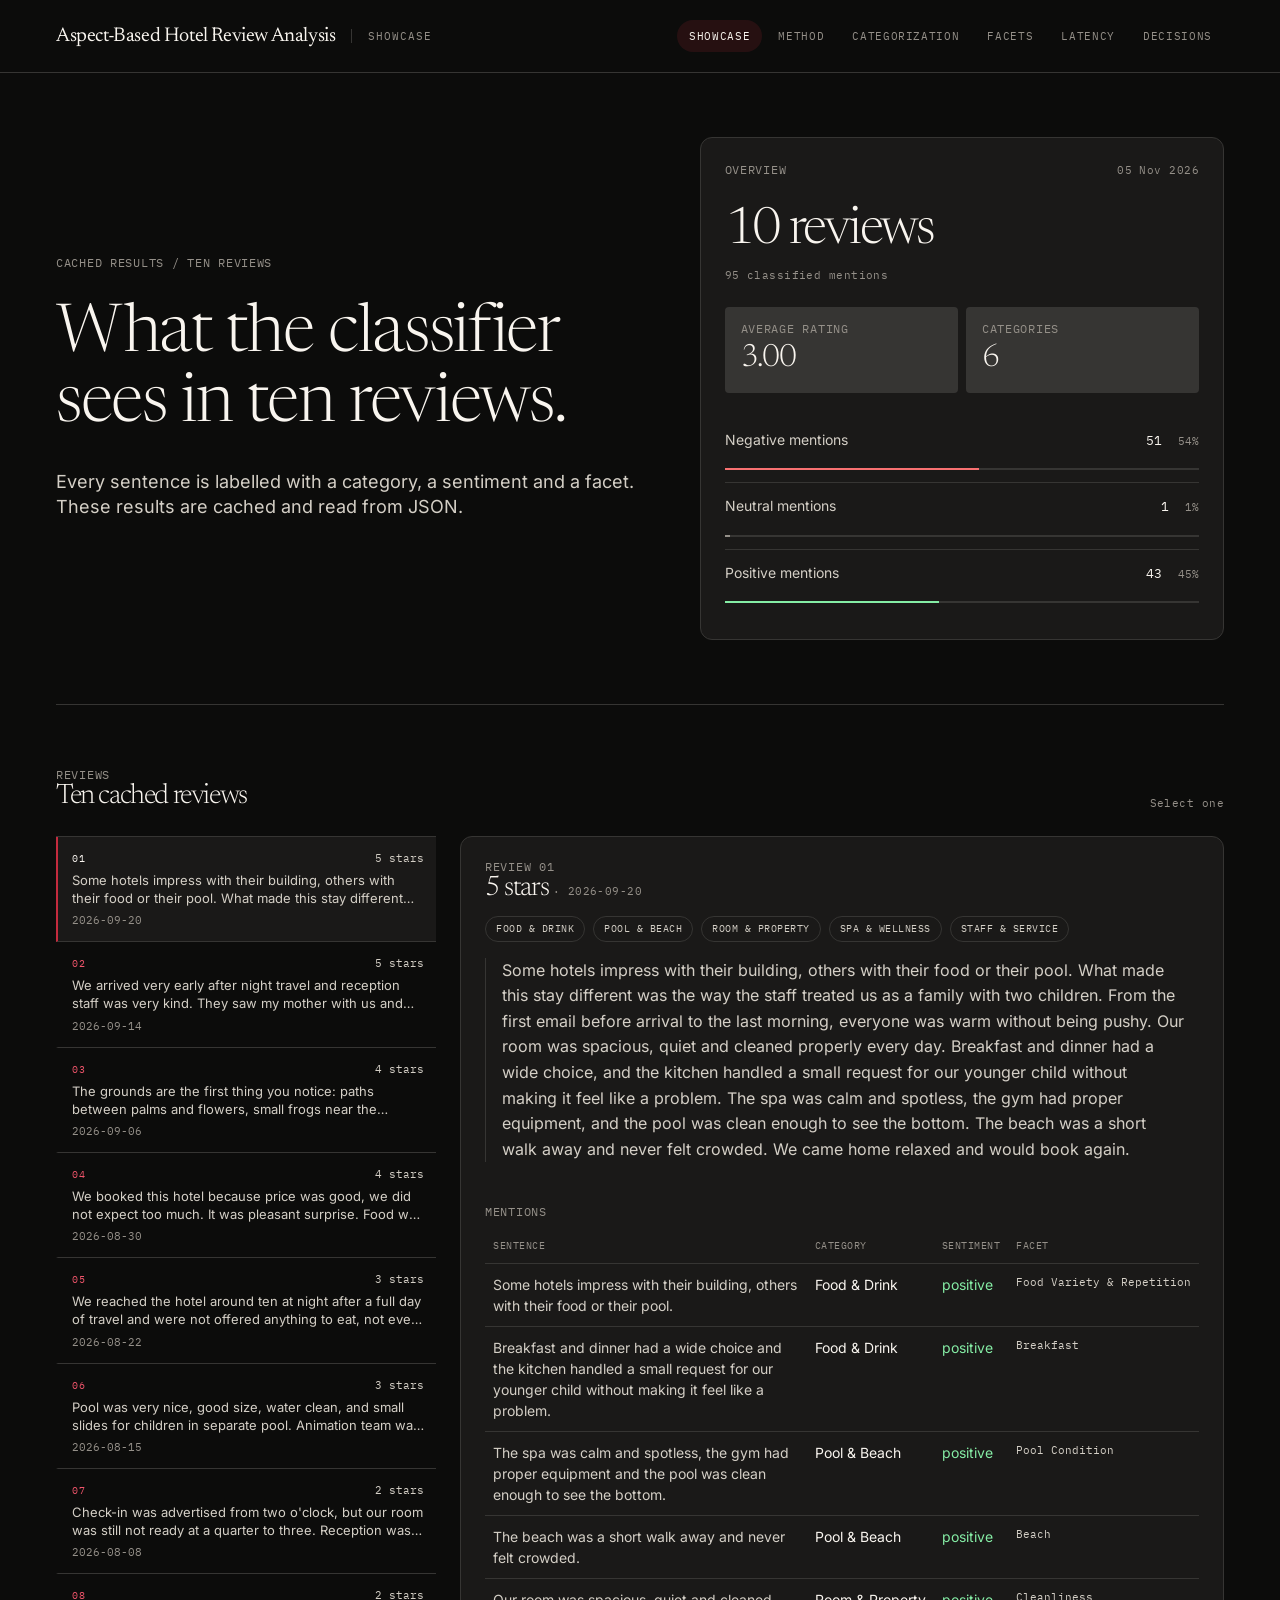
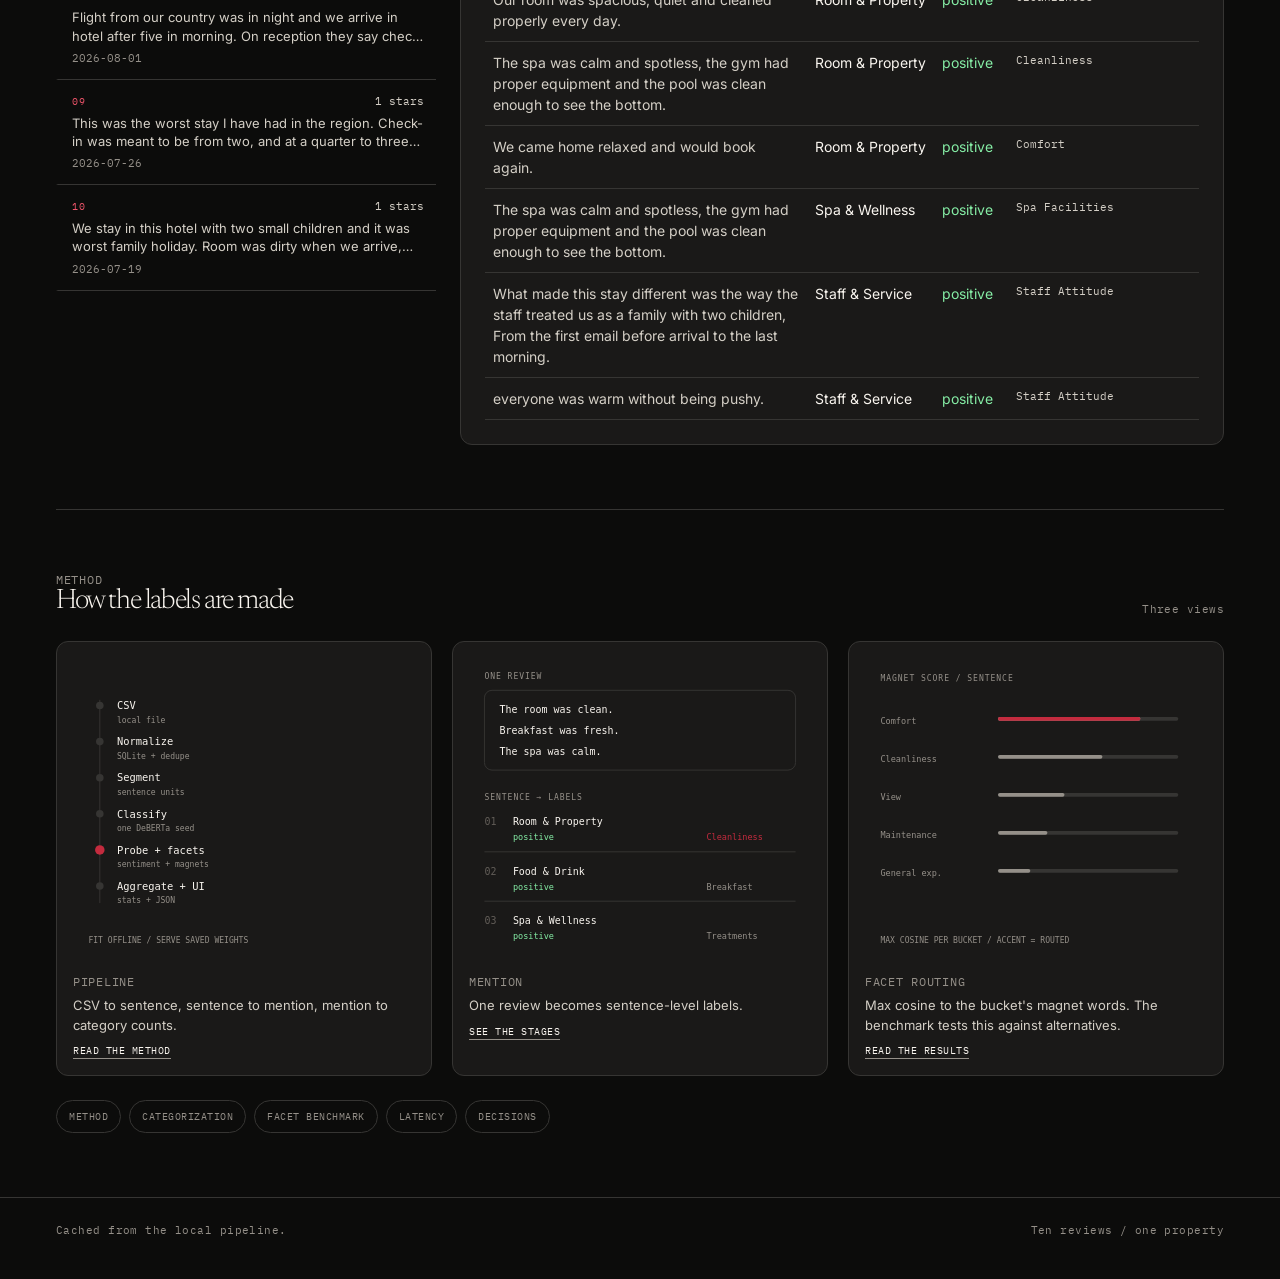
==== commit 16e71298: "Add categorization benchmark and publish the model on the Hub Add a Categorization page with per-cat" ====
--- a/docs/index.html
+++ b/docs/index.html
@@ -21,6 +21,7 @@
   <div class="doc-links">
     <a href="index.html" aria-current="page">Showcase</a>
     <a href="method.html">Method</a>
+    <a href="categorization.html">Categorization</a>
     <a href="facets.html">Facets</a>
     <a href="latency.html">Latency</a>
     <a href="decisions.html">Decisions</a>
@@ -93,6 +94,7 @@
 
   <div class="method-links">
     <a href="method.html">Method</a>
+    <a href="categorization.html">Categorization</a>
     <a href="facets.html">Facet benchmark</a>
     <a href="latency.html">Latency</a>
     <a href="decisions.html">Decisions</a>
--- a/docs/assets/docs.css
+++ b/docs/assets/docs.css
@@ -37,6 +37,11 @@
 .doc-kicker { margin: 0 0 8px; }
 .doc-foot { margin-top: 64px; padding-top: 24px; border-top: 1px solid var(--hairline); }
 .doc-error { color: var(--negative); font-family: var(--mono); font-size: 12px; }
+@media (max-width: 1180px) {
+  .topbar { grid-template-columns: 1fr; gap: 12px; }
+  .doc-links { justify-content: flex-start; }
+}
+
 @media (max-width: 900px) {
   .doc-main { padding: 36px 20px 64px; }
   .doc-links { justify-content: flex-start; }
